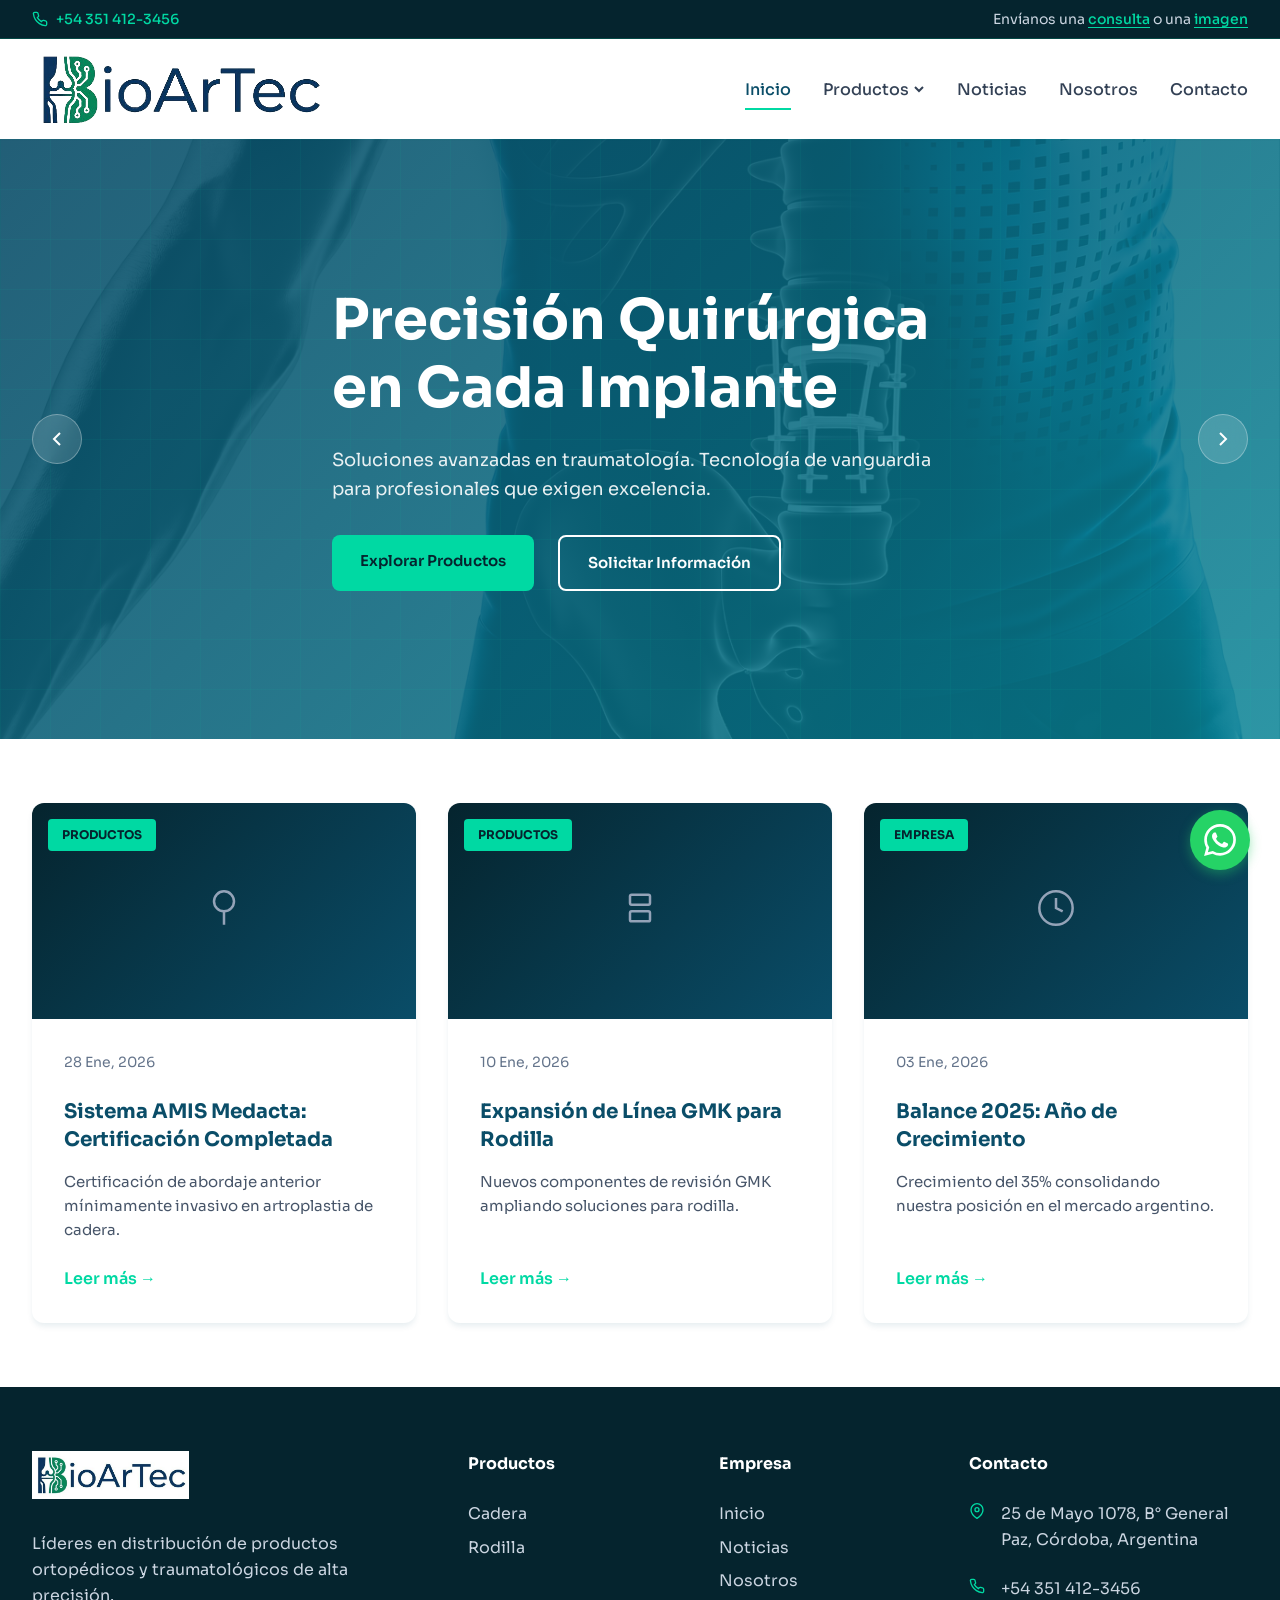
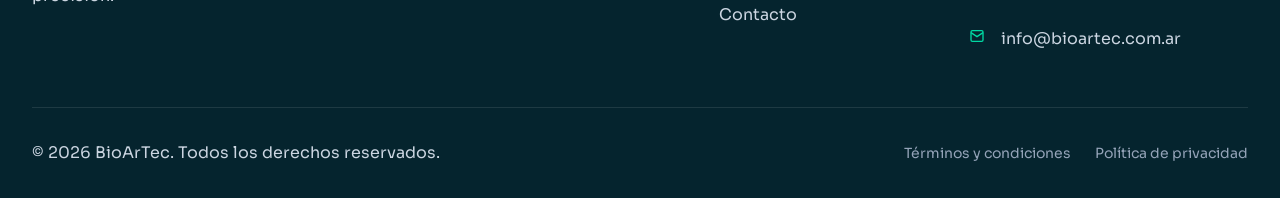
==== index.html @ 7c0ede04 "Add files via upload" ====
<!DOCTYPE html>
<html lang="es">

<head>
    <meta charset="UTF-8">
    <meta name="viewport" content="width=device-width, initial-scale=1.0">
    <meta name="description"
        content="BioArTec - Ortopedia profesional especializada en productos de traumatología de alta precisión para cadera y rodilla">
    <meta name="keywords" content="ortopedia, traumatología, implantes, cadera, rodilla, prótesis">
    <title>BioArTec | Ortopedia Profesional de Precisión</title>
    <link rel="stylesheet" href="styles.css">
    <link rel="preconnect" href="https://fonts.googleapis.com">
    <link rel="preconnect" href="https://fonts.gstatic.com" crossorigin>
    <link
        href="https://fonts.googleapis.com/css2?family=Sora:wght@300;400;600;700&family=JetBrains+Mono:wght@400;500&display=swap"
        rel="stylesheet">
</head>

<body>
    <!-- Top Header -->
    <div class="top-header">
        <div class="container">
            <div class="top-header-content">
                <a href="tel:+543514123456" class="phone-link">
                    <svg width="16" height="16" viewBox="0 0 24 24" fill="none" stroke="currentColor" stroke-width="2">
                        <path
                            d="M22 16.92v3a2 2 0 0 1-2.18 2 19.79 19.79 0 0 1-8.63-3.07 19.5 19.5 0 0 1-6-6 19.79 19.79 0 0 1-3.07-8.67A2 2 0 0 1 4.11 2h3a2 2 0 0 1 2 1.72 12.84 12.84 0 0 0 .7 2.81 2 2 0 0 1-.45 2.11L8.09 9.91a16 16 0 0 0 6 6l1.27-1.27a2 2 0 0 1 2.11-.45 12.84 12.84 0 0 0 2.81.7A2 2 0 0 1 22 16.92z" />
                    </svg>
                    +54 351 412-3456
                </a>
                <div class="top-actions">
                    <span>Envíanos una <a href="contacto.html" class="highlight">consulta</a> o una <a
                            href="contacto.html" class="highlight">imagen</a></span>
                </div>
            </div>
        </div>
    </div>

    <!-- Main Header -->
    <header class="main-header">
        <div class="container">
            <nav class="navbar">
                <a href="index.html" class="logo">
                    <img src="assets/images/logo-bioartec.png" alt="BioArTec Logo" class="logo-image">
                </a>

                <div class="nav-toggle" id="navToggle">
                    <span></span>
                    <span></span>
                    <span></span>
                </div>

                <ul class="nav-menu" id="navMenu">
                    <li><a href="index.html" class="active">Inicio</a></li>
                    <li class="dropdown">
                        <a href="productos.html">Productos <svg width="12" height="12" viewBox="0 0 12 12">
                                <path d="M2 4l4 4 4-4" stroke="currentColor" fill="none" stroke-width="2" />
                            </svg></a>
                        <ul class="dropdown-menu">
                            <li><a href="productos.html#cadera">Cadera</a></li>
                            <li><a href="productos.html#rodilla">Rodilla</a></li>
                        </ul>
                    </li>
                    <li><a href="noticias.html">Noticias</a></li>
                    <li><a href="nosotros.html">Nosotros</a></li>
                    <li><a href="contacto.html">Contacto</a></li>
                </ul>
            </nav>
        </div>
    </header>

    <!-- Hero Section with Slider -->
    <section class="hero">
        <!-- Hero Slider Background -->
        <div class="hero-slider">
            <div class="hero-slide active"
                style="background: linear-gradient(135deg, rgba(10, 77, 104, 0.9), rgba(8, 131, 149, 0.85)), url('assets/hero-slider/photo-1530026405186-ed1f139313f8.jpeg') center/cover;">
                <div class="grid-pattern"></div>
            </div>
            <div class="hero-slide"
                style="background: linear-gradient(135deg, rgba(10, 77, 104, 0.9), rgba(8, 131, 149, 0.85)), url('assets/hero-slider/photo-1538108149393-fbbd81895907.jpeg') center/cover;">
                <div class="grid-pattern"></div>
            </div>
            <div class="hero-slide"
                style="background: linear-gradient(135deg, rgba(10, 77, 104, 0.9), rgba(8, 131, 149, 0.85)), url('assets/hero-slider/photo-1579154204601-01588f351e67.jpeg') center/cover;">
                <div class="grid-pattern"></div>
            </div>
        </div>

        <!-- Slider Controls -->
        <div class="slider-controls">
            <button class="slider-btn prev" aria-label="Anterior">
                <svg width="24" height="24" viewBox="0 0 24 24" fill="none" stroke="currentColor" stroke-width="2">
                    <path d="M15 18l-6-6 6-6" />
                </svg>
            </button>
            <button class="slider-btn next" aria-label="Siguiente">
                <svg width="24" height="24" viewBox="0 0 24 24" fill="none" stroke="currentColor" stroke-width="2">
                    <path d="M9 18l6-6-6-6" />
                </svg>
            </button>
        </div>

        <div class="container">
            <div class="hero-content">
                <div class="hero-text">
                    <h1 class="hero-title">
                        <span class="reveal-text" style="animation-delay: 0.1s">Precisión Quirúrgica</span>
                        <span class="reveal-text" style="animation-delay: 0.3s">en Cada Implante</span>
                    </h1>
                    <p class="hero-description reveal-text" style="animation-delay: 0.5s">
                        Soluciones avanzadas en traumatología.
                        Tecnología de vanguardia para profesionales que exigen excelencia.
                    </p>
                    <div class="hero-cta reveal-text" style="animation-delay: 0.7s">
                        <a href="productos.html" class="btn btn-primary">Explorar Productos</a>
                        <a href="contacto.html" class="btn btn-outline">Solicitar Información</a>
                    </div>
                </div>

            </div>
        </div>
    </section>





    <!-- Latest News Section -->
    <section class="latest-news-section">
        <div class="container">
            <div class="features-grid">
                <article class="news-vertical-card">
                    <div class="news-vertical-image">
                        <div class="news-badge">Productos</div>
                        <div class="image-placeholder">
                            <svg width="40" height="40" viewBox="0 0 24 24" fill="none" stroke="currentColor"
                                stroke-width="1.5">
                                <circle cx="12" cy="8" r="6" />
                                <path d="M12 14v8" />
                            </svg>
                        </div>
                    </div>
                    <div class="news-vertical-content">
                        <div class="news-meta">
                            <span class="news-date">28 Ene, 2026</span>
                        </div>
                        <h3>Sistema AMIS Medacta: Certificación Completada</h3>
                        <p>Certificación de abordaje anterior mínimamente invasivo en artroplastia de cadera.</p>
                        <a href="noticias.html" class="read-more">Leer más →</a>
                    </div>
                </article>

                <article class="news-vertical-card">
                    <div class="news-vertical-image">
                        <div class="news-badge">Productos</div>
                        <div class="image-placeholder">
                            <svg width="40" height="40" viewBox="0 0 24 24" fill="none" stroke="currentColor"
                                stroke-width="1.5">
                                <rect x="6" y="4" width="12" height="6" rx="1" />
                                <rect x="6" y="14" width="12" height="6" rx="1" />
                            </svg>
                        </div>
                    </div>
                    <div class="news-vertical-content">
                        <div class="news-meta">
                            <span class="news-date">10 Ene, 2026</span>
                        </div>
                        <h3>Expansión de Línea GMK para Rodilla</h3>
                        <p>Nuevos componentes de revisión GMK ampliando soluciones para rodilla.</p>
                        <a href="noticias.html" class="read-more">Leer más →</a>
                    </div>
                </article>

                <article class="news-vertical-card">
                    <div class="news-vertical-image">
                        <div class="news-badge">Empresa</div>
                        <div class="image-placeholder">
                            <svg width="40" height="40" viewBox="0 0 24 24" fill="none" stroke="currentColor"
                                stroke-width="1.5">
                                <circle cx="12" cy="12" r="10" />
                                <path d="M12 6v6l4 2" />
                            </svg>
                        </div>
                    </div>
                    <div class="news-vertical-content">
                        <div class="news-meta">
                            <span class="news-date">03 Ene, 2026</span>
                        </div>
                        <h3>Balance 2025: Año de Crecimiento</h3>
                        <p>Crecimiento del 35% consolidando nuestra posición en el mercado argentino.</p>
                        <a href="noticias.html" class="read-more">Leer más →</a>
                    </div>
                </article>
            </div>
        </div>
    </section>

    <!-- Footer -->
    <footer class="footer">
        <div class="container">
            <div class="footer-grid">
                <div class="footer-column">
                    <div class="footer-logo">
                        <img src="assets/images/logo-bioartecorg.png" alt="BioArTec Logo" class="logo-image">
                    </div>
                    <p class="footer-description">
                        Líderes en distribución de productos ortopédicos y traumatológicos de alta precisión.
                    </p>
                    <!--                    <div class="footer-social">
                        <a href="#" aria-label="LinkedIn"><svg width="20" height="20" viewBox="0 0 24 24"
                                fill="currentColor">
                                <path
                                    d="M19 3a2 2 0 0 1 2 2v14a2 2 0 0 1-2 2H5a2 2 0 0 1-2-2V5a2 2 0 0 1 2-2h14m-.5 15.5v-5.3a3.26 3.26 0 0 0-3.26-3.26c-.85 0-1.84.52-2.32 1.3v-1.11h-2.79v8.37h2.79v-4.93c0-.77.62-1.4 1.39-1.4a1.4 1.4 0 0 1 1.4 1.4v4.93h2.79M6.88 8.56a1.68 1.68 0 0 0 1.68-1.68c0-.93-.75-1.69-1.68-1.69a1.69 1.69 0 0 0-1.69 1.69c0 .93.76 1.68 1.69 1.68m1.39 9.94v-8.37H5.5v8.37h2.77z" />
                            </svg></a>
                        <a href="#" aria-label="Instagram"><svg width="20" height="20" viewBox="0 0 24 24"
                                fill="currentColor"> 
                                <path
                                    d="M7.8 2h8.4C19.4 2 22 4.6 22 7.8v8.4a5.8 5.8 0 0 1-5.8 5.8H7.8C4.6 22 2 19.4 2 16.2V7.8A5.8 5.8 0 0 1 7.8 2m-.2 2A3.6 3.6 0 0 0 4 7.6v8.8C4 18.39 5.61 20 7.6 20h8.8a3.6 3.6 0 0 0 3.6-3.6V7.6C20 5.61 18.39 4 16.4 4H7.6m9.65 1.5a1.25 1.25 0 0 1 1.25 1.25A1.25 1.25 0 0 1 17.25 8 1.25 1.25 0 0 1 16 6.75a1.25 1.25 0 0 1 1.25-1.25M12 7a5 5 0 0 1 5 5 5 5 0 0 1-5 5 5 5 0 0 1-5-5 5 5 0 0 1 5-5m0 2a3 3 0 0 0-3 3 3 3 0 0 0 3 3 3 3 0 0 0 3-3 3 3 0 0 0-3-3z" />
                            </svg></a>
                    </div>-->
                </div>

                <div class="footer-column">
                    <h4>Productos</h4>
                    <ul>
                        <li><a href="productos.html#cadera">Cadera</a></li>
                        <li><a href="productos.html#rodilla">Rodilla</a></li>
                    </ul>
                </div>

                <div class="footer-column">
                    <h4>Empresa</h4>
                    <ul>
                        <li><a href="index.html">Inicio</a></li>
                        <li><a href="noticias.html">Noticias</a></li>
                        <li><a href="nosotros.html">Nosotros</a></li>
                        <li><a href="contacto.html">Contacto</a></li>
                    </ul>
                </div>

                <div class="footer-column">
                    <h4>Contacto</h4>
                    <ul class="contact-info">
                        <li>
                            <svg width="16" height="16" viewBox="0 0 24 24" fill="none" stroke="currentColor"
                                stroke-width="2">
                                <path d="M21 10c0 7-9 13-9 13s-9-6-9-13a9 9 0 0 1 18 0z" />
                                <circle cx="12" cy="10" r="3" />
                            </svg>
                            25 de Mayo 1078, B° General Paz, Córdoba, Argentina
                        </li>
                        <li>
                            <svg width="16" height="16" viewBox="0 0 24 24" fill="none" stroke="currentColor"
                                stroke-width="2">
                                <path
                                    d="M22 16.92v3a2 2 0 0 1-2.18 2 19.79 19.79 0 0 1-8.63-3.07 19.5 19.5 0 0 1-6-6 19.79 19.79 0 0 1-3.07-8.67A2 2 0 0 1 4.11 2h3a2 2 0 0 1 2 1.72 12.84 12.84 0 0 0 .7 2.81 2 2 0 0 1-.45 2.11L8.09 9.91a16 16 0 0 0 6 6l1.27-1.27a2 2 0 0 1 2.11-.45 12.84 12.84 0 0 0 2.81.7A2 2 0 0 1 22 16.92z" />
                            </svg>
                            +54 351 412-3456
                        </li>
                        <li>
                            <svg width="16" height="16" viewBox="0 0 24 24" fill="none" stroke="currentColor"
                                stroke-width="2">
                                <rect x="3" y="4" width="18" height="16" rx="2" />
                                <path d="m3 7 9 6 9-6" />
                            </svg>
                            info@bioartec.com.ar
                        </li>
                    </ul>
                </div>
            </div>

            <div class="footer-bottom">
                <p>&copy; 2026 BioArTec. Todos los derechos reservados.</p>
                <div class="footer-legal">
                    <a href="terminos.html">Términos y condiciones</a>
                    <a href="privacidad.html">Política de privacidad</a>
                </div>
            </div>
        </div>
    </footer>

    <script src="script.js"></script>

    <!-- Botón flotante de WhatsApp -->
    <a href="https://wa.me/543514123456?text=Hola,%20quisiera%20consultar%20sobre%20productos%20de%20BioArTec"
        class="whatsapp-float" target="_blank" aria-label="Contactar por WhatsApp">
        <svg width="32" height="32" viewBox="0 0 24 24" fill="currentColor">
            <path
                d="M17.472 14.382c-.297-.149-1.758-.867-2.03-.967-.273-.099-.471-.148-.67.15-.197.297-.767.966-.94 1.164-.173.199-.347.223-.644.075-.297-.15-1.255-.463-2.39-1.475-.883-.788-1.48-1.761-1.653-2.059-.173-.297-.018-.458.13-.606.134-.133.298-.347.446-.52.149-.174.198-.298.298-.497.099-.198.05-.371-.025-.52-.075-.149-.669-1.612-.916-2.207-.242-.579-.487-.5-.669-.51-.173-.008-.371-.01-.57-.01-.198 0-.52.074-.792.372-.272.297-1.04 1.016-1.04 2.479 0 1.462 1.065 2.875 1.213 3.074.149.198 2.096 3.2 5.077 4.487.709.306 1.262.489 1.694.625.712.227 1.36.195 1.871.118.571-.085 1.758-.719 2.006-1.413.248-.694.248-1.289.173-1.413-.074-.124-.272-.198-.57-.347m-5.421 7.403h-.004a9.87 9.87 0 01-5.031-1.378l-.361-.214-3.741.982.998-3.648-.235-.374a9.86 9.86 0 01-1.51-5.26c.001-5.45 4.436-9.884 9.888-9.884 2.64 0 5.122 1.03 6.988 2.898a9.825 9.825 0 012.893 6.994c-.003 5.45-4.437 9.884-9.885 9.884m8.413-18.297A11.815 11.815 0 0012.05 0C5.495 0 .16 5.335.157 11.892c0 2.096.547 4.142 1.588 5.945L.057 24l6.305-1.654a11.882 11.882 0 005.683 1.448h.005c6.554 0 11.89-5.335 11.893-11.893a11.821 11.821 0 00-3.48-8.413Z" />
        </svg>
    </a>

</body>

</html>
---- styles.css ----
/* ======================
   CSS Variables & Reset
   ====================== */
:root {
    /* Color Palette - Medical Tech Blue/Teal */
    --primary: #0A4D68;
    --primary-light: #088395;
    --primary-dark: #05242E;
    --accent: #00D9A3;
    --accent-glow: rgba(0, 217, 163, 0.3);

    /* Grays */
    --gray-50: #F8FAFC;
    --gray-100: #F1F5F9;
    --gray-200: #E2E8F0;
    --gray-300: #CBD5E1;
    --gray-400: #94A3B8;
    --gray-500: #64748B;
    --gray-600: #475569;
    --gray-700: #334155;
    --gray-800: #1E293B;
    --gray-900: #0F172A;

    /* Typography */
    --font-display: 'Sora', sans-serif;
    --font-body: 'Sora', sans-serif;
    --font-mono: 'JetBrains Mono', monospace;

    /* Spacing */
    --spacing-xs: 0.5rem;
    --spacing-sm: 1rem;
    --spacing-md: 1.5rem;
    --spacing-lg: 2rem;
    --spacing-xl: 3rem;
    --spacing-2xl: 4rem;

    /* Borders */
    --radius-sm: 4px;
    --radius-md: 8px;
    --radius-lg: 12px;
    --radius-xl: 16px;

    /* Shadows */
    --shadow-sm: 0 1px 2px 0 rgba(10, 77, 104, 0.05);
    --shadow-md: 0 4px 6px -1px rgba(10, 77, 104, 0.1);
    --shadow-lg: 0 10px 15px -3px rgba(10, 77, 104, 0.15);
    --shadow-xl: 0 20px 25px -5px rgba(10, 77, 104, 0.2);

    /* Transitions */
    --transition-fast: 150ms ease;
    --transition-base: 300ms ease;
    --transition-slow: 500ms ease;
}

* {
    margin: 0;
    padding: 0;
    box-sizing: border-box;
}

html {
    scroll-behavior: smooth;
}

body {
    font-family: var(--font-body);
    font-size: 16px;
    line-height: 1.6;
    color: var(--gray-800);
    background: var(--gray-50);
    overflow-x: hidden;
}

.container {
    max-width: 1280px;
    margin: 0 auto;
    padding: 0 var(--spacing-lg);
}

img {
    max-width: 100%;
    height: auto;
}

a {
    text-decoration: none;
    color: inherit;
    transition: color var(--transition-base);
}

/* ======================
   Top Header
   ====================== */
.top-header {
    background: var(--primary-dark);
    color: var(--gray-100);
    font-size: 0.875rem;
    padding: var(--spacing-xs) 0;
    border-bottom: 1px solid rgba(0, 217, 163, 0.2);
}

.top-header-content {
    display: flex;
    justify-content: space-between;
    align-items: center;
}

.phone-link {
    display: flex;
    align-items: center;
    gap: 0.5rem;
    font-weight: 500;
    color: var(--accent);
}

.phone-link:hover {
    color: #00FFB8;
}

.top-actions {
    color: var(--gray-300);
}

.top-actions .highlight {
    color: var(--accent);
    font-weight: 500;
    text-decoration: underline;
    text-underline-offset: 3px;
}

.top-actions .highlight:hover {
    color: #00FFB8;
}

/* ======================
   Main Header & Navigation
   ====================== */
.main-header {
    background: rgba(255, 255, 255, 0.95);
    backdrop-filter: blur(10px);
    position: sticky;
    top: 0;
    z-index: 1000;
    box-shadow: var(--shadow-sm);
}

.navbar {
    display: flex;
    justify-content: space-between;
    align-items: center;
    padding: var(--spacing-md) 0;
    min-height: 100px;
    /* Altura fija de la navbar */
    max-height: 100px;
}

.logo {
    display: flex;
    align-items: center;
}

.logo-image {
    height: 90px;
    width: auto;
    display: block;
    transition: var(--transition-base);
}

.logo:hover .logo-image {
    opacity: 0.9;
}

.footer-logo {
    display: flex;
    align-items: center;
    margin-bottom: var(--spacing-lg);
}

.footer-logo .logo-image {
    height: 48px;
}

.nav-toggle {
    display: none;
    flex-direction: column;
    gap: 5px;
    cursor: pointer;
}

.nav-toggle span {
    width: 25px;
    height: 2px;
    background: var(--primary);
    transition: var(--transition-base);
}

.nav-menu {
    display: flex;
    list-style: none;
    gap: var(--spacing-lg);
    align-items: center;
}

.nav-menu a {
    font-weight: 500;
    color: var(--gray-700);
    position: relative;
    padding: var(--spacing-xs) 0;
    display: flex;
    align-items: center;
    gap: 4px;
}

.nav-menu a:hover,
.nav-menu a.active {
    color: var(--primary);
}

.nav-menu a::after {
    content: '';
    position: absolute;
    bottom: 0;
    left: 0;
    width: 0;
    height: 2px;
    background: var(--accent);
    transition: width var(--transition-base);
}

.nav-menu a:hover::after,
.nav-menu a.active::after {
    width: 100%;
}

/* Dropdown Menu */
.dropdown {
    position: relative;
}

.dropdown-menu {
    position: absolute;
    top: 100%;
    left: 0;
    background: white;
    box-shadow: var(--shadow-lg);
    border-radius: var(--radius-md);
    padding: var(--spacing-sm);
    min-width: 220px;
    opacity: 0;
    visibility: hidden;
    transform: translateY(-10px);
    transition: all var(--transition-base);
    list-style: none;
    margin-top: var(--spacing-sm);
}

.dropdown:hover .dropdown-menu {
    opacity: 1;
    visibility: visible;
    transform: translateY(0);
}

.dropdown-menu li {
    padding: 0;
}

.dropdown-menu a {
    display: block;
    padding: var(--spacing-xs) var(--spacing-sm);
    border-radius: var(--radius-sm);
    transition: background var(--transition-fast);
}

.dropdown-menu a:hover {
    background: var(--gray-100);
}

.dropdown-menu a::after {
    display: none;
}

/* ======================
   Hero Section with Slider
   ====================== */
.hero {
    position: relative;
    padding: var(--spacing-2xl) 0;
    min-height: 600px;
    display: flex;
    align-items: center;
    overflow: hidden;
}

/* Hero Slider */
.hero-slider {
    position: absolute;
    inset: 0;
    z-index: 0;
}

.hero-slide {
    position: absolute;
    inset: 0;
    opacity: 0;
    transition: opacity 1s ease-in-out;
    background-size: cover !important;
    background-position: center !important;
}

.hero-slide.active {
    opacity: 1;
}

.grid-pattern {
    position: absolute;
    inset: 0;
    background-image:
        linear-gradient(rgba(0, 217, 163, 0.05) 1px, transparent 1px),
        linear-gradient(90deg, rgba(0, 217, 163, 0.05) 1px, transparent 1px);
    background-size: 50px 50px;
    animation: gridMove 20s linear infinite;
}

@keyframes gridMove {
    0% {
        transform: translateY(0);
    }

    100% {
        transform: translateY(50px);
    }
}

/* Slider Controls */
.slider-controls {
    position: absolute;
    top: 50%;
    left: 0;
    right: 0;
    transform: translateY(-50%);
    display: flex;
    justify-content: space-between;
    padding: 0 var(--spacing-lg);
    z-index: 20;
    pointer-events: none;
}

.indicator {
    width: 12px;
    height: 12px;
    border-radius: 50%;
    background: rgba(255, 255, 255, 0.3);
    cursor: pointer;
    transition: all var(--transition-base);
}

.indicator.active {
    background: var(--accent);
    transform: scale(1.2);
}

.slider-btn {
    width: 50px;
    height: 50px;
    background: rgba(255, 255, 255, 0.15);
    backdrop-filter: blur(10px);
    border: 1px solid rgba(255, 255, 255, 0.3);
    border-radius: 50%;
    color: white;
    cursor: pointer;
    display: flex;
    align-items: center;
    justify-content: center;
    transition: all var(--transition-base);
    pointer-events: auto;
}

.slider-btn:hover {
    background: rgba(0, 217, 163, 0.3);
    border-color: var(--accent);
    transform: scale(1.1);
}

.slider-btn:active {
    transform: scale(0.95);
}

.slider-btn svg {
    pointer-events: none;
}

.hero .container {
    margin-left: 300px;
    /* ← CAMBIA ESTE VALOR */
    margin-right: auto;
    width: 100%;
}

.hero-content {
    position: relative;
    z-index: 1;
    display: flex;
    align-items: center;
    max-width: 1280px;
}

.hero-cta {
    display: flex;
    gap: var(--spacing-md);
    justify-content: flex-start;
}

.hero-description {
    font-size: 1.125rem;
    color: rgba(255, 255, 255, 0.9);
    margin-bottom: var(--spacing-lg);
    max-width: 600px;
}

.hero-text {
    color: white;
    max-width: 700px;
    /* Limita el ancho del texto */
    margin-right: auto;
    /* Empuja el texto a la izquierda */
}


.hero-title {
    font-family: var(--font-display);
    font-size: clamp(2.5rem, 5vw, 3.5rem);
    font-weight: 700;
    line-height: 1.2;
    margin-bottom: var(--spacing-md);
}

.hero-title span {
    display: block;
}



/* Reveal Animation */
.reveal-text {
    opacity: 0;
    animation: revealText 0.8s ease forwards;
}

@keyframes revealText {
    to {
        opacity: 1;
        transform: translateY(0);
    }

    from {
        opacity: 0;
        transform: translateY(20px);
    }
}

/* Hero Visual */
.hero-visual {
    display: flex;
    justify-content: center;
    align-items: center;
}

.floating-card {
    position: relative;
    width: 100%;
    max-width: 450px;
    aspect-ratio: 1;
    background: rgba(255, 255, 255, 0.1);
    backdrop-filter: blur(20px);
    border: 1px solid rgba(255, 255, 255, 0.2);
    border-radius: var(--radius-xl);
    padding: var(--spacing-xl);
    animation: float 6s ease-in-out infinite;
}

@keyframes float {

    0%,
    100% {
        transform: translateY(0);
    }

    50% {
        transform: translateY(-20px);
    }
}

.card-glow {
    position: absolute;
    inset: -2px;
    background: linear-gradient(135deg, var(--accent), transparent);
    border-radius: var(--radius-xl);
    opacity: 0.3;
    filter: blur(20px);
    z-index: -1;
    animation: pulse 3s ease-in-out infinite;
}

@keyframes pulse {

    0%,
    100% {
        opacity: 0.3;
    }

    50% {
        opacity: 0.6;
    }
}

.visual-grid {
    display: grid;
    grid-template-columns: 1fr 1fr;
    gap: var(--spacing-md);
    height: 100%;
}

.grid-item {
    background: rgba(255, 255, 255, 0.15);
    border-radius: var(--radius-md);
    border: 1px solid rgba(255, 255, 255, 0.2);
}

/* ======================
   Buttons
   ====================== */
.btn {
    display: inline-block;
    padding: 0.875rem 1.75rem;
    border-radius: var(--radius-md);
    font-weight: 600;
    font-size: 0.9375rem;
    cursor: pointer;
    transition: all var(--transition-base);
    border: none;
    text-align: center;
}

.btn-primary {
    background: var(--accent);
    color: var(--primary-dark);
}

.btn-primary:hover {
    background: #00FFB8;
    transform: translateY(-2px);
    box-shadow: 0 10px 20px rgba(0, 217, 163, 0.3);
}

.btn-outline {
    background: transparent;
    border: 2px solid white;
    color: white;
}

.btn-outline:hover {
    background: white;
    color: var(--primary);
}

.btn-light {
    background: white;
    color: var(--primary);
}

.btn-light:hover {
    background: var(--gray-100);
}

.btn-full {
    width: 100%;
}

/* ======================
   Features Section
   ====================== */
.features {
    padding: var(--spacing-2xl) 0;
    background: white;
}

.section-header {
    text-align: center;
    margin-bottom: var(--spacing-2xl);
}

.section-header h2 {
    font-family: var(--font-display);
    font-size: clamp(2rem, 4vw, 2.5rem);
    color: var(--primary);
    margin-bottom: var(--spacing-sm);
}

.section-header p {
    color: var(--gray-600);
    font-size: 1.125rem;
}

.section-header .view-all {
    color: var(--accent);
    font-weight: 600;
    font-size: 1.125rem;
    transition: color var(--transition-base);
}

.section-header .view-all:hover {
    color: var(--primary);
}

.features-grid {
    display: grid;
    grid-template-columns: repeat(auto-fit, minmax(280px, 1fr));
    gap: var(--spacing-lg);
}

.feature-card {
    background: var(--gray-50);
    padding: var(--spacing-xl);
    border-radius: var(--radius-lg);
    border: 1px solid var(--gray-200);
    transition: all var(--transition-base);
    opacity: 0;
    animation: fadeInUp 0.6s ease forwards;
}

.feature-card:hover {
    transform: translateY(-8px);
    box-shadow: var(--shadow-xl);
    border-color: var(--accent);
}

@keyframes fadeInUp {
    to {
        opacity: 1;
        transform: translateY(0);
    }

    from {
        opacity: 0;
        transform: translateY(30px);
    }
}

.feature-icon {
    width: 64px;
    height: 64px;
    background: linear-gradient(135deg, var(--primary), var(--primary-light));
    border-radius: var(--radius-md);
    display: flex;
    align-items: center;
    justify-content: center;
    color: white;
    margin-bottom: var(--spacing-md);
}

.feature-card h3 {
    font-family: var(--font-display);
    font-size: 1.25rem;
    color: var(--primary);
    margin-bottom: var(--spacing-sm);
}

.feature-card p {
    color: var(--gray-600);
    line-height: 1.6;
}

/* ======================
   Categories Preview
   ====================== */
.categories-preview {
    padding: var(--spacing-2xl) 0;
    background: var(--gray-100);
}

.categories-grid {
    display: grid;
    grid-template-columns: repeat(auto-fit, minmax(280px, 1fr));
    gap: var(--spacing-md);
}

.category-card {
    position: relative;
    padding: var(--spacing-2xl);
    border-radius: var(--radius-lg);
    background: linear-gradient(135deg, var(--primary-dark), var(--primary));
    color: white;
    overflow: hidden;
    transition: transform var(--transition-base);
    min-height: 200px;
    display: flex;
    flex-direction: column;
    justify-content: flex-end;
}

.category-card:hover {
    transform: scale(1.05);
}

.category-overlay {
    position: absolute;
    inset: 0;
    background: linear-gradient(135deg, transparent, rgba(0, 217, 163, 0.2));
    opacity: 0;
    transition: opacity var(--transition-base);
}

.category-card:hover .category-overlay {
    opacity: 1;
}

.category-card h3 {
    font-family: var(--font-display);
    font-size: 1.5rem;
    margin-bottom: var(--spacing-xs);
    position: relative;
    z-index: 1;
}

.category-count {
    font-family: var(--font-mono);
    font-size: 0.875rem;
    color: var(--accent);
    position: relative;
    z-index: 1;
}

/* ======================
   CTA Section
   ====================== */
.cta-section {
    padding: var(--spacing-2xl) 0;
    background: linear-gradient(135deg, var(--primary), var(--primary-light));
    color: white;
    text-align: center;
}

.cta-content h2 {
    font-family: var(--font-display);
    font-size: clamp(1.75rem, 4vw, 2.25rem);
    margin-bottom: var(--spacing-md);
}

.cta-content p {
    font-size: 1.125rem;
    margin-bottom: var(--spacing-lg);
    color: rgba(255, 255, 255, 0.9);
}

/* ======================
   Products Page
   ====================== */
.page-hero {
    position: relative;
    background: linear-gradient(135deg, rgba(10, 77, 104, 0.9), rgba(8, 131, 149, 0.85)),
        url('assets/images/products/eddiekphoto-couple-6653517_1920.jpg') center/cover;
    color: white;
    padding: 8rem 0;
    text-align: center;
    overflow: hidden;
}

.page-hero::before {
    content: '';
    position: absolute;
    inset: 0;
    background-image:
        linear-gradient(rgba(0, 217, 163, 0.05) 1px, transparent 1px),
        linear-gradient(90deg, rgba(0, 217, 163, 0.05) 1px, transparent 1px);
    background-size: 50px 50px;
    animation: gridMove 20s linear infinite;
    z-index: 0;
}

.page-hero h1 {
    position: relative;
    z-index: 1;
    font-size: 2.9rem;
}

.page-hero p {
    position: relative;
    z-index: 1;
    font-size: 1.9rem;
    color: rgba(255, 255, 255, 0.9);
}

.product-filter {
    padding: var(--spacing-lg) 0;
    background: white;
    position: sticky;
    top: 85px;
    z-index: 100;
    box-shadow: var(--shadow-sm);
}

.filter-tabs {
    display: flex;
    gap: var(--spacing-sm);
    overflow-x: auto;
    padding-bottom: var(--spacing-xs);
}

.filter-btn {
    padding: var(--spacing-sm) var(--spacing-md);
    background: var(--gray-100);
    border: none;
    border-radius: var(--radius-md);
    font-weight: 600;
    color: var(--gray-700);
    cursor: pointer;
    transition: all var(--transition-base);
    white-space: nowrap;
}

.filter-btn:hover,
.filter-btn.active {
    background: var(--primary);
    color: white;
}

.products-section {
    padding: var(--spacing-2xl) 0;
}

.category-section {
    margin-bottom: var(--spacing-2xl);
}

.category-title {
    font-family: var(--font-display);
    font-size: 2rem;
    color: var(--primary);
    margin-bottom: var(--spacing-lg);
    padding-bottom: var(--spacing-md);
    border-bottom: 2px solid var(--accent);
}

.products-grid {
    display: grid;
    grid-template-columns: repeat(auto-fill, minmax(300px, 1fr));
    gap: var(--spacing-lg);
}

.product-card {
    background: white;
    border-radius: var(--radius-lg);
    overflow: hidden;
    box-shadow: var(--shadow-md);
    transition: all var(--transition-base);
}

.product-card:hover {
    transform: translateY(-5px);
    box-shadow: var(--shadow-xl);
}

.product-image {
    position: relative;
    background: linear-gradient(135deg, var(--gray-100), var(--gray-200));
    aspect-ratio: 16/10;
    display: flex;
    align-items: center;
    justify-content: center;
    overflow: hidden;
}

.image-placeholder {
    color: var(--gray-400);
}

.product-badge {
    position: absolute;
    top: var(--spacing-sm);
    right: var(--spacing-sm);
    background: var(--accent);
    color: var(--primary-dark);
    padding: 0.375rem 0.875rem;
    border-radius: var(--radius-sm);
    font-size: 0.75rem;
    font-weight: 700;
    text-transform: uppercase;
}

.product-info {
    padding: var(--spacing-md);
}

.product-info h3 {
    font-family: var(--font-display);
    font-size: 1.25rem;
    color: var(--primary);
    margin-bottom: var(--spacing-sm);
}

.product-info p {
    color: var(--gray-600);
    margin-bottom: var(--spacing-md);
    line-height: 1.6;
}

.product-link {
    color: var(--accent);
    font-weight: 600;
    transition: color var(--transition-base);
}

.product-link:hover {
    color: var(--primary);
}

/* ======================
   News Page
   ====================== */
.news-section {
    padding: var(--spacing-2xl) 0;
}

.news-grid {
    display: grid;
    gap: var(--spacing-lg);
    margin-bottom: var(--spacing-2xl);
}

.news-card {
    display: grid;
    grid-template-columns: 300px 1fr;
    gap: var(--spacing-lg);
    background: white;
    border-radius: var(--radius-lg);
    overflow: hidden;
    box-shadow: var(--shadow-md);
    transition: all var(--transition-base);
}

.news-card:hover {
    transform: translateY(-5px);
    box-shadow: var(--shadow-xl);
}

.news-card.featured {
    grid-column: 1 / -1;
}

.news-image {
    position: relative;
    background: linear-gradient(135deg, var(--primary-dark), var(--primary));
    min-height: 220px;
    display: flex;
    align-items: center;
    justify-content: center;
}

.news-badge {
    position: absolute;
    top: var(--spacing-sm);
    left: var(--spacing-sm);
    background: var(--accent);
    color: var(--primary-dark);
    padding: 0.375rem 0.875rem;
    border-radius: var(--radius-sm);
    font-size: 0.75rem;
    font-weight: 700;
    text-transform: uppercase;
}

.news-content {
    padding: var(--spacing-lg);
}

.news-meta {
    display: flex;
    gap: var(--spacing-md);
    margin-bottom: var(--spacing-sm);
    font-size: 0.875rem;
    color: var(--gray-500);
}

.news-category {
    color: var(--accent);
    font-weight: 600;
}

.news-content h2,
.news-content h3 {
    font-family: var(--font-display);
    color: var(--primary);
    margin-bottom: var(--spacing-sm);
}

.news-content h2 {
    font-size: 1.75rem;
}

.news-content h3 {
    font-size: 1.375rem;
}

.news-content p {
    color: var(--gray-600);
    margin-bottom: var(--spacing-md);
    line-height: 1.6;
}

.read-more {
    color: var(--accent);
    font-weight: 600;
    transition: color var(--transition-base);
}

.read-more:hover {
    color: var(--primary);
}

/* Newsletter */
.newsletter-section {
    background: linear-gradient(135deg, var(--primary-dark), var(--primary));
    border-radius: var(--radius-xl);
    padding: var(--spacing-2xl);
    color: white;
    text-align: center;
}

.newsletter-content h2 {
    font-family: var(--font-display);
    font-size: 2rem;
    margin-bottom: var(--spacing-sm);
}

.newsletter-content p {
    font-size: 1.125rem;
    margin-bottom: var(--spacing-lg);
    color: rgba(255, 255, 255, 0.9);
}

.newsletter-form {
    display: flex;
    gap: var(--spacing-sm);
    max-width: 500px;
    margin: 0 auto;
}

.newsletter-form input {
    flex: 1;
    padding: 0.875rem 1.25rem;
    border-radius: var(--radius-md);
    border: none;
    font-size: 1rem;
}

.newsletter-form input:focus {
    outline: 2px solid var(--accent);
}

/* ======================
   Contact Page
   ====================== */
.contact-section {
    padding: var(--spacing-2xl) 0;
}

.contact-grid {
    display: grid;
    grid-template-columns: 2fr 1fr;
    gap: var(--spacing-2xl);
}

.contact-form-wrapper {
    background: white;
    padding: var(--spacing-xl);
    border-radius: var(--radius-lg);
    box-shadow: var(--shadow-md);
}

.contact-form-wrapper h2 {
    font-family: var(--font-display);
    font-size: 2rem;
    color: var(--primary);
    margin-bottom: var(--spacing-sm);
}

.form-description {
    color: var(--gray-600);
    margin-bottom: var(--spacing-lg);
}

.contact-form {
    display: flex;
    flex-direction: column;
    gap: var(--spacing-md);
}

.form-row {
    display: grid;
    grid-template-columns: 1fr 1fr;
    gap: var(--spacing-md);
}

.form-group {
    display: flex;
    flex-direction: column;
    gap: 0.5rem;
}

.form-group label {
    font-weight: 600;
    color: var(--gray-700);
    font-size: 0.9375rem;
}

.form-group input,
.form-group select,
.form-group textarea {
    padding: 0.875rem;
    border: 1px solid var(--gray-300);
    border-radius: var(--radius-md);
    font-family: var(--font-body);
    font-size: 1rem;
    transition: border-color var(--transition-base);
}

.form-group input:focus,
.form-group select:focus,
.form-group textarea:focus {
    outline: none;
    border-color: var(--primary);
}

.form-group textarea {
    resize: vertical;
    min-height: 120px;
}

.file-upload-label {
    display: flex;
    align-items: center;
    gap: var(--spacing-sm);
    padding: 0.875rem;
    border: 2px dashed var(--gray-300);
    border-radius: var(--radius-md);
    cursor: pointer;
    transition: all var(--transition-base);
    font-weight: 600;
    color: var(--gray-700);
}

.file-upload-label:hover {
    border-color: var(--primary);
    background: var(--gray-50);
}

.file-input {
    display: none;
}

.file-name {
    font-size: 0.875rem;
    color: var(--gray-600);
    margin-top: 0.5rem;
}

.form-message {
    padding: var(--spacing-md);
    border-radius: var(--radius-md);
    margin-top: var(--spacing-md);
    display: none;
}

.form-message.success {
    background: #D1FAE5;
    color: #065F46;
    border: 1px solid #10B981;
    display: block;
}

.form-message.error {
    background: #FEE2E2;
    color: #991B1B;
    border: 1px solid #EF4444;
    display: block;
}

/* Contact Info */
.contact-info-wrapper {
    display: flex;
    flex-direction: column;
    gap: var(--spacing-md);
}

.info-card {
    background: white;
    padding: var(--spacing-lg);
    border-radius: var(--radius-lg);
    box-shadow: var(--shadow-sm);
    border: 1px solid var(--gray-200);
}

.info-icon {
    width: 48px;
    height: 48px;
    background: linear-gradient(135deg, var(--primary), var(--primary-light));
    border-radius: var(--radius-md);
    display: flex;
    align-items: center;
    justify-content: center;
    color: white;
    margin-bottom: var(--spacing-sm);
}

.info-card h3 {
    font-family: var(--font-display);
    font-size: 1.125rem;
    color: var(--primary);
    margin-bottom: var(--spacing-xs);
}

.info-card p {
    color: var(--gray-700);
    font-weight: 600;
}

.info-card a {
    color: var(--primary);
}

.info-card a:hover {
    color: var(--accent);
}

.info-detail {
    font-size: 0.875rem;
    color: var(--gray-500);
    font-weight: 400;
    margin-top: 0.25rem;
}

.social-links h3 {
    font-family: var(--font-display);
    color: var(--primary);
    margin-bottom: var(--spacing-sm);
}

.social-icons-large {
    display: flex;
    gap: var(--spacing-sm);
}

.social-icons-large a {
    width: 48px;
    height: 48px;
    background: var(--gray-100);
    border-radius: var(--radius-md);
    display: flex;
    align-items: center;
    justify-content: center;
    color: var(--primary);
    transition: all var(--transition-base);
}

.social-icons-large a:hover {
    background: var(--primary);
    color: white;
    transform: translateY(-3px);
}

/* ======================
   Footer
   ====================== */
.footer {
    background: var(--primary-dark);
    color: var(--gray-300);
    padding: var(--spacing-2xl) 0 var(--spacing-lg);
}

.footer-grid {
    display: grid;
    grid-template-columns: 2fr 1fr 1fr 1.5fr;
    gap: var(--spacing-2xl);
    margin-bottom: var(--spacing-xl);
}



.footer-description {
    margin-bottom: var(--spacing-md);
    line-height: 1.6;
}

.footer-social {
    display: flex;
    gap: var(--spacing-sm);
}

.footer-social a {
    width: 40px;
    height: 40px;
    background: rgba(255, 255, 255, 0.1);
    border-radius: var(--radius-md);
    display: flex;
    align-items: center;
    justify-content: center;
    color: var(--accent);
    transition: all var(--transition-base);
}

.footer-social a:hover {
    background: var(--accent);
    color: var(--primary-dark);
}

.footer-column h4 {
    color: white;
    font-family: var(--font-display);
    margin-bottom: var(--spacing-md);
}

.footer-column ul {
    list-style: none;
}

.footer-column li {
    margin-bottom: var(--spacing-xs);
}

.footer-column a {
    color: var(--gray-300);
    transition: color var(--transition-base);
}

.footer-column a:hover {
    color: var(--accent);
}

.contact-info {
    display: flex;
    flex-direction: column;
    gap: var(--spacing-sm);
}

.contact-info li {
    display: flex;
    align-items: flex-start;
    gap: var(--spacing-sm);
}

.contact-info svg {
    flex-shrink: 0;
    margin-top: 2px;
    color: var(--accent);
}

.footer-bottom {
    padding-top: var(--spacing-lg);
    border-top: 1px solid rgba(255, 255, 255, 0.1);
    display: flex;
    justify-content: space-between;
    align-items: center;
}

.footer-legal {
    display: flex;
    gap: var(--spacing-md);
}

.footer-legal a {
    color: var(--gray-400);
    font-size: 0.875rem;
}

.footer-legal a:hover {
    color: var(--accent);
}

/* ======================
   Legal Pages (Privacy Policy, Terms)
   ====================== */
.legal-content {
    padding: var(--spacing-2xl) 0;
    background: white;
}

.legal-wrapper {
    max-width: 900px;
    margin: 0 auto;
}

.legal-section {
    margin-bottom: var(--spacing-2xl);
}

.legal-section h2 {
    font-family: var(--font-display);
    font-size: 1.75rem;
    color: var(--primary);
    margin-bottom: var(--spacing-md);
    padding-bottom: var(--spacing-sm);
    border-bottom: 2px solid var(--accent);
}

.legal-section h3 {
    font-family: var(--font-display);
    font-size: 1.25rem;
    color: var(--primary);
    margin: var(--spacing-lg) 0 var(--spacing-sm) 0;
}

.legal-section h4 {
    font-family: var(--font-display);
    font-size: 1.125rem;
    color: var(--primary);
    margin-bottom: var(--spacing-xs);
}

.legal-section p {
    color: var(--gray-700);
    line-height: 1.8;
    margin-bottom: var(--spacing-md);
}

.legal-section ul,
.legal-section ol {
    margin: var(--spacing-md) 0;
    padding-left: var(--spacing-xl);
}

.legal-section li {
    color: var(--gray-700);
    line-height: 1.8;
    margin-bottom: var(--spacing-sm);
}

.legal-section li strong {
    color: var(--primary);
}

.last-updated {
    font-family: var(--font-mono);
    font-size: 0.875rem;
    color: var(--gray-500);
    background: var(--gray-100);
    padding: var(--spacing-sm) var(--spacing-md);
    border-radius: var(--radius-md);
    display: inline-block;
}

.info-box,
.contact-box {
    background: var(--gray-50);
    border-left: 4px solid var(--accent);
    padding: var(--spacing-md);
    margin: var(--spacing-md) 0;
    border-radius: var(--radius-md);
}

.info-box p,
.contact-box p {
    margin-bottom: var(--spacing-xs);
    color: var(--gray-700);
}

.info-box p:last-child,
.contact-box p:last-child {
    margin-bottom: 0;
}

/* Rights Grid */
.rights-grid {
    display: grid;
    grid-template-columns: repeat(auto-fit, minmax(250px, 1fr));
    gap: var(--spacing-md);
    margin: var(--spacing-lg) 0;
}

.right-card {
    background: var(--gray-50);
    padding: var(--spacing-md);
    border-radius: var(--radius-lg);
    border: 1px solid var(--gray-200);
    transition: all var(--transition-base);
}

.right-card:hover {
    border-color: var(--accent);
    transform: translateY(-3px);
    box-shadow: var(--shadow-md);
}

.right-card h4 {
    color: var(--accent);
    font-size: 1rem;
    margin-bottom: var(--spacing-xs);
}

.right-card p {
    font-size: 0.9375rem;
    margin-bottom: 0;
}

/* ======================
   Responsive Design
   ====================== */
@media (max-width: 1024px) {
    .hero-content {
        grid-template-columns: 1fr;
    }

    .hero .container {
        margin-left: auto;
        margin-right: auto;
        width: 100%;
        padding: 0 var(--spacing-lg);
    }

    .hero-visual {
        display: none;
    }

    .contact-grid {
        grid-template-columns: 1fr;
    }

    .footer-grid {
        grid-template-columns: repeat(2, 1fr);
    }
}

@media (max-width: 768px) {
    .nav-toggle {
        display: flex;
    }

    .nav-menu {
        position: fixed;
        top: 85px;
        left: 0;
        right: 0;
        background: white;
        flex-direction: column;
        padding: var(--spacing-lg);
        box-shadow: var(--shadow-lg);
        transform: translateY(-100%);
        opacity: 0;
        visibility: hidden;
        transition: all var(--transition-base);
    }

    .nav-menu.active {
        transform: translateY(0);
        opacity: 1;
        visibility: visible;
    }

    .hero-text {
        max-width: 100%;
        padding-left: 10px;
    }

    .dropdown-menu {
        position: static;
        opacity: 1;
        visibility: visible;
        transform: none;
        box-shadow: none;
        margin-top: 0;
        padding-left: var(--spacing-md);
    }

    .news-card {
        grid-template-columns: 1fr;
    }

    .form-row {
        grid-template-columns: 1fr;
    }

    .footer-grid {
        grid-template-columns: 1fr;
    }

    .footer-bottom {
        flex-direction: column;
        gap: var(--spacing-md);
        text-align: center;
    }
}

@media (max-width: 480px) {
    .hero-cta {
        flex-direction: column;
    }

    .btn {
        width: 100%;
    }

    .newsletter-form {
        flex-direction: column;
    }

    .filter-tabs {
        flex-wrap: wrap;
    }
}

/* ======================
   About & Team Section
   ====================== */
.about-section {
    padding: var(--spacing-2xl) 0;
    background: white;
}

.about-content {
    display: grid;
    grid-template-columns: 1fr 1fr;
    gap: var(--spacing-2xl);
    align-items: center;
    margin-bottom: var(--spacing-2xl);
}

.about-text h2 {
    font-family: var(--font-display);
    font-size: clamp(2rem, 4vw, 2.5rem);
    color: var(--primary);
    margin-bottom: var(--spacing-md);
}

.about-text p {
    color: var(--gray-600);
    margin-bottom: var(--spacing-md);
    font-size: 1.125rem;
}

.about-image {
    background: var(--gray-100);
    border-radius: var(--radius-xl);
    aspect-ratio: 16/9;
    display: flex;
    align-items: center;
    justify-content: center;
    position: relative;
    overflow: hidden;
}

.about-image svg {
    color: var(--gray-300);
}

.team-section {
    padding: var(--spacing-2xl) 0;
    background: var(--gray-50);
}

.team-grid {
    display: grid;
    grid-template-columns: repeat(auto-fit, minmax(280px, 1fr));
    gap: var(--spacing-lg);
}

.team-card {
    background: white;
    padding: var(--spacing-xl);
    border-radius: var(--radius-lg);
    text-align: center;
    box-shadow: var(--shadow-md);
    transition: all var(--transition-base);
}

.team-card:hover {
    transform: translateY(-8px);
    box-shadow: var(--shadow-xl);
}

.team-member-image {
    width: 120px;
    height: 120px;
    background: var(--gray-100);
    border-radius: 50%;
    margin: 0 auto var(--spacing-md);
    display: flex;
    align-items: center;
    justify-content: center;
    color: var(--primary);
    border: 3px solid var(--accent);
}

.team-card h3 {
    font-family: var(--font-display);
    font-size: 1.25rem;
    color: var(--primary);
    margin-bottom: var(--spacing-xs);
}

.team-card .role {
    color: var(--accent);
    font-weight: 600;
    font-size: 0.875rem;
    text-transform: uppercase;
    letter-spacing: 1px;
    margin-bottom: var(--spacing-sm);
    display: block;
}

.team-card p {
    color: var(--gray-600);
    font-size: 0.9375rem;
}

@media (max-width: 992px) {
    .about-content {
        grid-template-columns: 1fr;
    }

    .about-image {
        order: -1;
    }
}

/* ======================
   Homepage Latest News
   ====================== */
.latest-news-section {
    padding: var(--spacing-2xl) 0;
    background: white;
}

.news-vertical-card {
    display: flex;
    flex-direction: column;
    background: white;
    border-radius: var(--radius-lg);
    overflow: hidden;
    box-shadow: var(--shadow-md);
    transition: all var(--transition-base);
    height: 100%;
}

.news-vertical-card:hover {
    transform: translateY(-8px);
    box-shadow: var(--shadow-xl);
}

.news-vertical-image {
    background: linear-gradient(135deg, var(--primary-dark), var(--primary));
    aspect-ratio: 16/9;
    display: flex;
    align-items: center;
    justify-content: center;
    position: relative;
}

.news-vertical-content {
    padding: var(--spacing-lg);
    display: flex;
    flex-direction: column;
    flex-grow: 1;
}

.news-vertical-content h3 {
    font-family: var(--font-display);
    font-size: 1.25rem;
    color: var(--primary);
    margin: var(--spacing-xs) 0 var(--spacing-sm);
    line-height: 1.4;
}

.news-vertical-content p {
    color: var(--gray-600);
    font-size: 0.9375rem;
    line-height: 1.6;
    margin-bottom: var(--spacing-md);
}

.news-vertical-card .read-more {
    margin-top: auto;
}

/* ======================
   WhatsApp Float Button
   ====================== */
.whatsapp-float {
    position: fixed;
    bottom: 30px;
    right: 30px;
    width: 60px;
    height: 60px;
    background: #25D366;
    color: white;
    border-radius: 50%;
    display: flex;
    align-items: center;
    justify-content: center;
    box-shadow: 0 4px 12px rgba(37, 211, 102, 0.4);
    z-index: 1000;
    transition: all var(--transition-base);
    cursor: pointer;
}

.whatsapp-float:hover {
    background: #20BA5A;
    transform: scale(1.1);
    box-shadow: 0 6px 20px rgba(37, 211, 102, 0.6);
}

.whatsapp-float svg {
    width: 32px;
    height: 32px;
}

/* Responsive */
@media (max-width: 768px) {
    .whatsapp-float {
        bottom: 20px;
        right: 20px;
        width: 55px;
        height: 55px;
    }

    .whatsapp-float svg {
        width: 28px;
        height: 28px;
    }
}
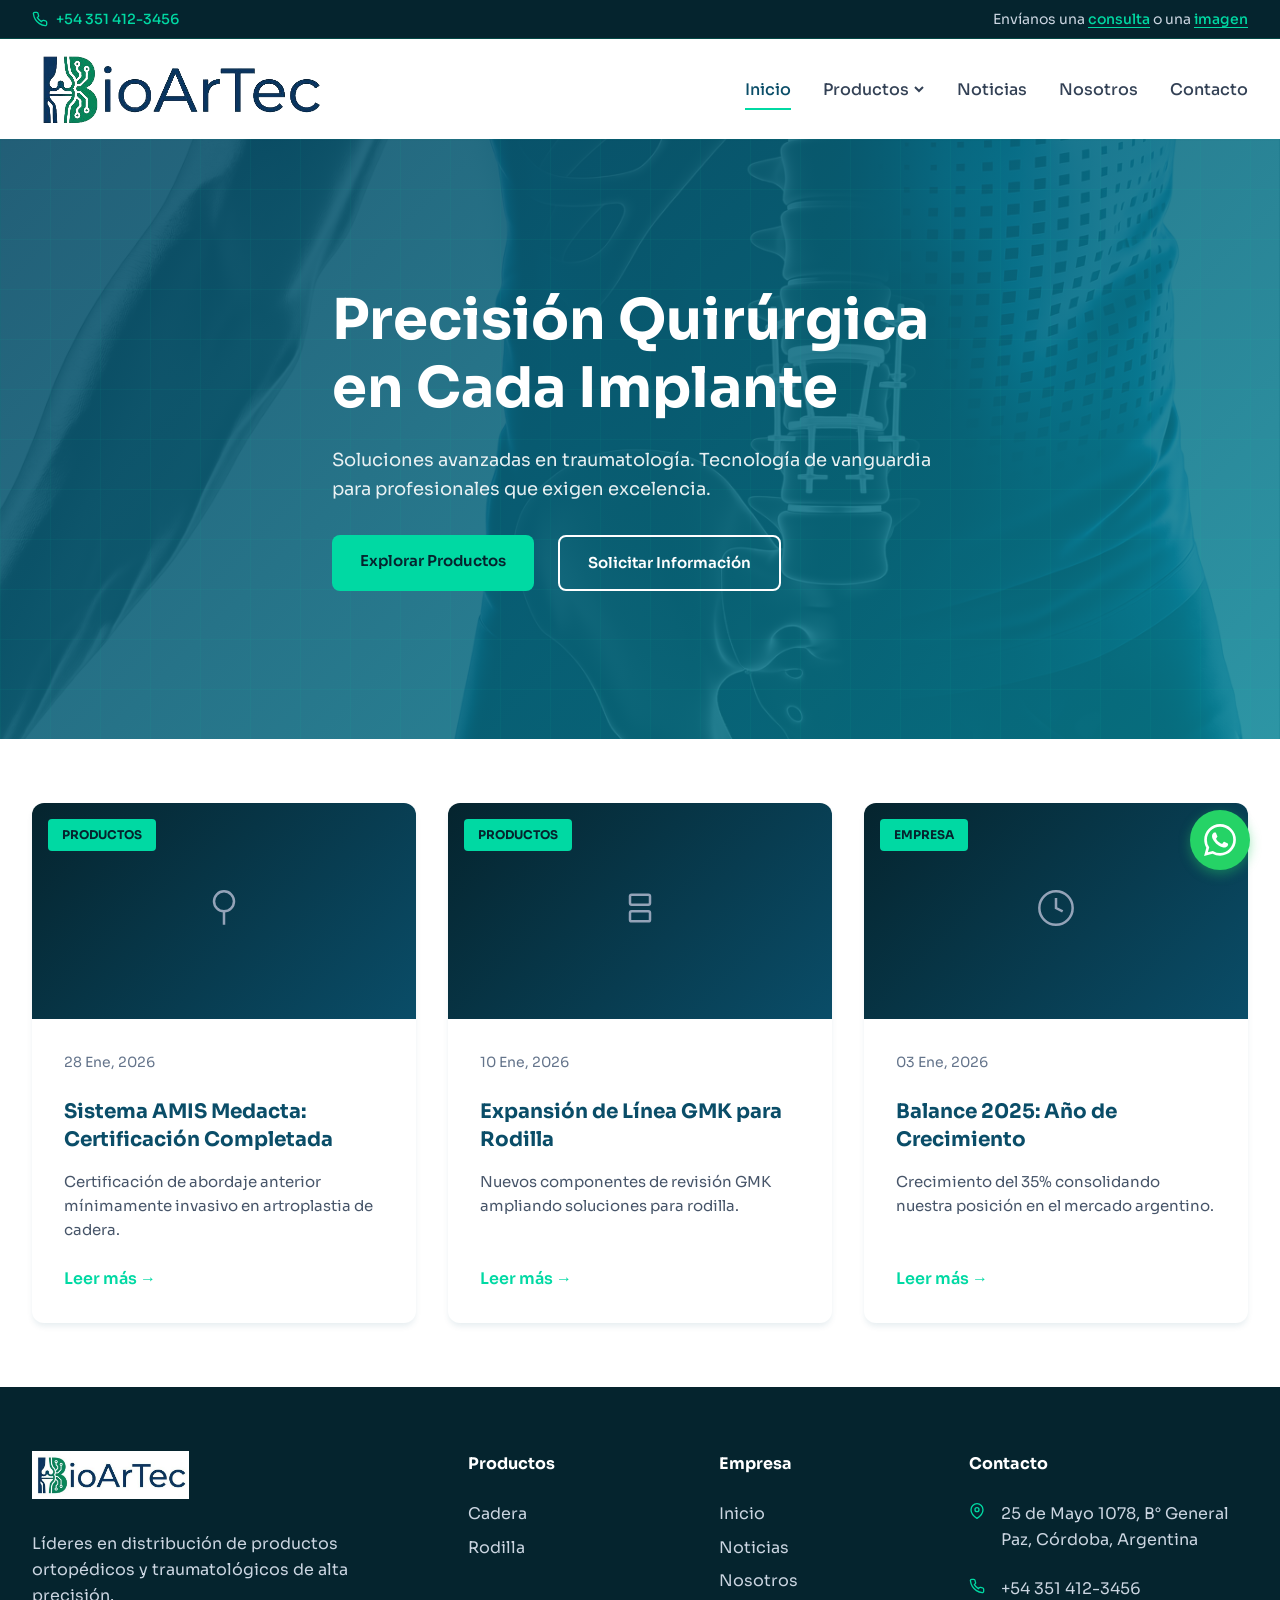
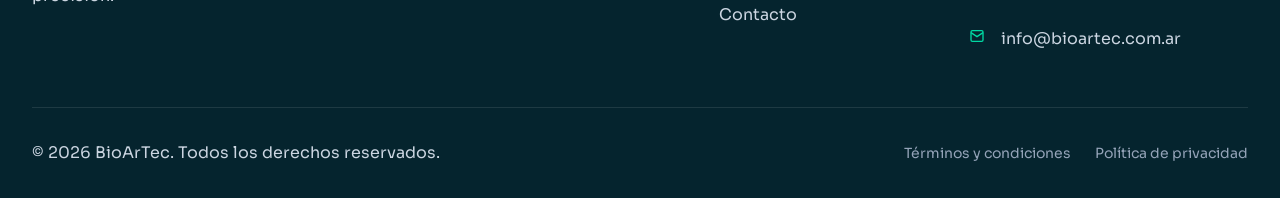
==== commit 8aeaf77a: "update 19.02 at 00.20" ====
--- a/index.html
+++ b/index.html
@@ -88,7 +88,7 @@
         </div>
 
         <!-- Slider Controls -->
-        <div class="slider-controls">
+        <!--<div class="slider-controls">
             <button class="slider-btn prev" aria-label="Anterior">
                 <svg width="24" height="24" viewBox="0 0 24 24" fill="none" stroke="currentColor" stroke-width="2">
                     <path d="M15 18l-6-6 6-6" />
@@ -99,7 +99,7 @@
                     <path d="M9 18l6-6-6-6" />
                 </svg>
             </button>
-        </div>
+        </div>-->
 
         <div class="container">
             <div class="hero-content">
--- a/styles.css
+++ b/styles.css
@@ -1539,6 +1539,8 @@
         top: 85px;
         left: 0;
         right: 0;
+        height: calc(100vh - 85px);
+        /* ← AGREGA ESTA en lugar de bottom: 0 */
         background: white;
         flex-direction: column;
         padding: var(--spacing-lg);
@@ -1547,6 +1549,9 @@
         opacity: 0;
         visibility: hidden;
         transition: all var(--transition-base);
+        z-index: 9999;
+        overflow-y: auto;
+        /* ← AGREGA ESTA también */
     }
 
     .nav-menu.active {
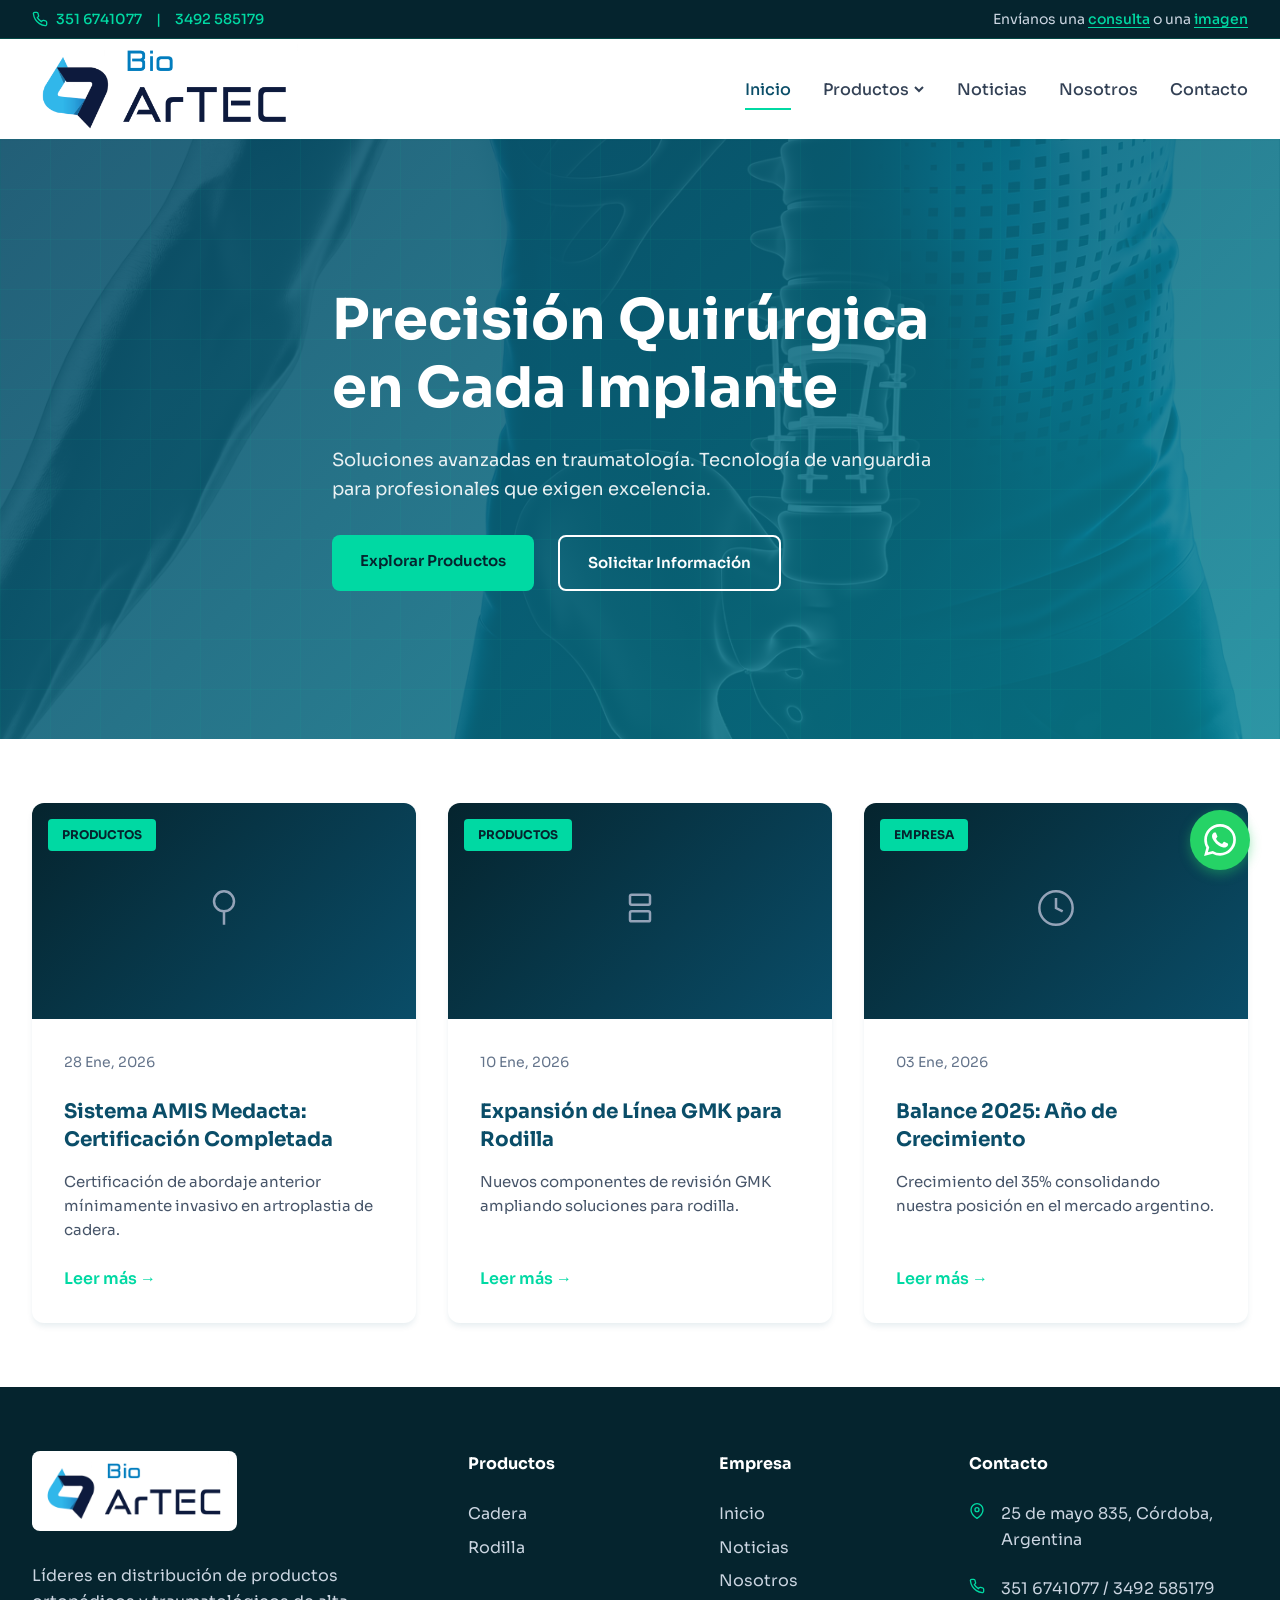
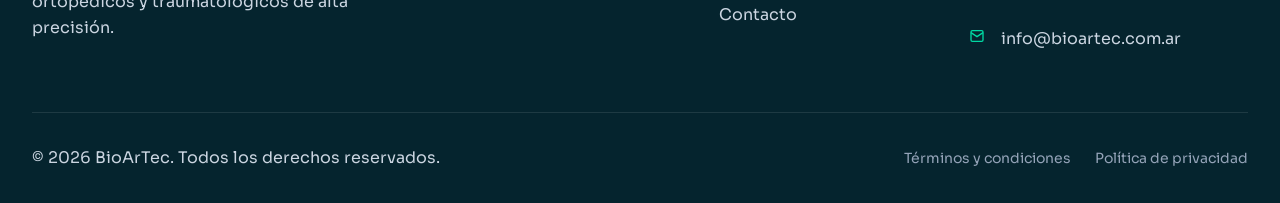
==== commit 0660801e: "Logo & columna" ====
--- a/index.html
+++ b/index.html
@@ -21,13 +21,13 @@
     <div class="top-header">
         <div class="container">
             <div class="top-header-content">
-                <a href="tel:+543514123456" class="phone-link">
+                <div class="phone-link">
                     <svg width="16" height="16" viewBox="0 0 24 24" fill="none" stroke="currentColor" stroke-width="2">
                         <path
                             d="M22 16.92v3a2 2 0 0 1-2.18 2 19.79 19.79 0 0 1-8.63-3.07 19.5 19.5 0 0 1-6-6 19.79 19.79 0 0 1-3.07-8.67A2 2 0 0 1 4.11 2h3a2 2 0 0 1 2 1.72 12.84 12.84 0 0 0 .7 2.81 2 2 0 0 1-.45 2.11L8.09 9.91a16 16 0 0 0 6 6l1.27-1.27a2 2 0 0 1 2.11-.45 12.84 12.84 0 0 0 2.81.7A2 2 0 0 1 22 16.92z" />
                     </svg>
-                    +54 351 412-3456
-                </a>
+                    <a href="tel:3516741077">351 6741077</a> &nbsp; | &nbsp; <a href="tel:3492585179">3492 585179</a>
+                </div>
                 <div class="top-actions">
                     <span>Envíanos una <a href="contacto.html" class="highlight">consulta</a> o una <a
                             href="contacto.html" class="highlight">imagen</a></span>
@@ -41,7 +41,7 @@
         <div class="container">
             <nav class="navbar">
                 <a href="index.html" class="logo">
-                    <img src="assets/images/logo-bioartec.png" alt="BioArTec Logo" class="logo-image">
+                    <img src="assets/icons/logo.png" alt="BioArTec Logo" class="logo-image">
                 </a>
 
                 <div class="nav-toggle" id="navToggle">
@@ -57,6 +57,7 @@
                                 <path d="M2 4l4 4 4-4" stroke="currentColor" fill="none" stroke-width="2" />
                             </svg></a>
                         <ul class="dropdown-menu">
+                            <li><a href="productos.html#columna">Columna</a></li>
                             <li><a href="productos.html#cadera">Cadera</a></li>
                             <li><a href="productos.html#rodilla">Rodilla</a></li>
                         </ul>
@@ -202,7 +203,7 @@
             <div class="footer-grid">
                 <div class="footer-column">
                     <div class="footer-logo">
-                        <img src="assets/images/logo-bioartecorg.png" alt="BioArTec Logo" class="logo-image">
+                        <img src="assets/icons/logo.png" alt="BioArTec Logo" class="logo-image">
                     </div>
                     <p class="footer-description">
                         Líderes en distribución de productos ortopédicos y traumatológicos de alta precisión.
@@ -248,7 +249,7 @@
                                 <path d="M21 10c0 7-9 13-9 13s-9-6-9-13a9 9 0 0 1 18 0z" />
                                 <circle cx="12" cy="10" r="3" />
                             </svg>
-                            25 de Mayo 1078, B° General Paz, Córdoba, Argentina
+                            25 de mayo 835, Córdoba, Argentina
                         </li>
                         <li>
                             <svg width="16" height="16" viewBox="0 0 24 24" fill="none" stroke="currentColor"
@@ -256,7 +257,7 @@
                                 <path
                                     d="M22 16.92v3a2 2 0 0 1-2.18 2 19.79 19.79 0 0 1-8.63-3.07 19.5 19.5 0 0 1-6-6 19.79 19.79 0 0 1-3.07-8.67A2 2 0 0 1 4.11 2h3a2 2 0 0 1 2 1.72 12.84 12.84 0 0 0 .7 2.81 2 2 0 0 1-.45 2.11L8.09 9.91a16 16 0 0 0 6 6l1.27-1.27a2 2 0 0 1 2.11-.45 12.84 12.84 0 0 0 2.81.7A2 2 0 0 1 22 16.92z" />
                             </svg>
-                            +54 351 412-3456
+                            351 6741077 / 3492 585179
                         </li>
                         <li>
                             <svg width="16" height="16" viewBox="0 0 24 24" fill="none" stroke="currentColor"
@@ -283,7 +284,7 @@
     <script src="script.js"></script>
 
     <!-- Botón flotante de WhatsApp -->
-    <a href="https://wa.me/543514123456?text=Hola,%20quisiera%20consultar%20sobre%20productos%20de%20BioArTec"
+    <a href="https://wa.me/543516741077?text=Hola,%20quisiera%20consultar%20sobre%20productos%20de%20BioArTec"
         class="whatsapp-float" target="_blank" aria-label="Contactar por WhatsApp">
         <svg width="32" height="32" viewBox="0 0 24 24" fill="currentColor">
             <path
--- a/styles.css
+++ b/styles.css
@@ -177,7 +177,10 @@
 }
 
 .footer-logo .logo-image {
-    height: 48px;
+    height: 80px;
+    background: white;
+    padding: 8px;
+    border-radius: var(--radius-md);
 }
 
 .nav-toggle {
@@ -862,7 +865,7 @@
 
 .product-image {
     position: relative;
-    background: linear-gradient(135deg, var(--gray-100), var(--gray-200));
+    background: white;
     aspect-ratio: 16/10;
     display: flex;
     align-items: center;
@@ -872,6 +875,18 @@
 
 .image-placeholder {
     color: var(--gray-400);
+}
+
+.product-img-full {
+    width: 100%;
+    height: 100%;
+    object-fit: contain;
+    padding: var(--spacing-sm);
+    transition: transform var(--transition-base);
+}
+
+.product-card:hover .product-img-full {
+    transform: scale(1.05);
 }
 
 .product-badge {
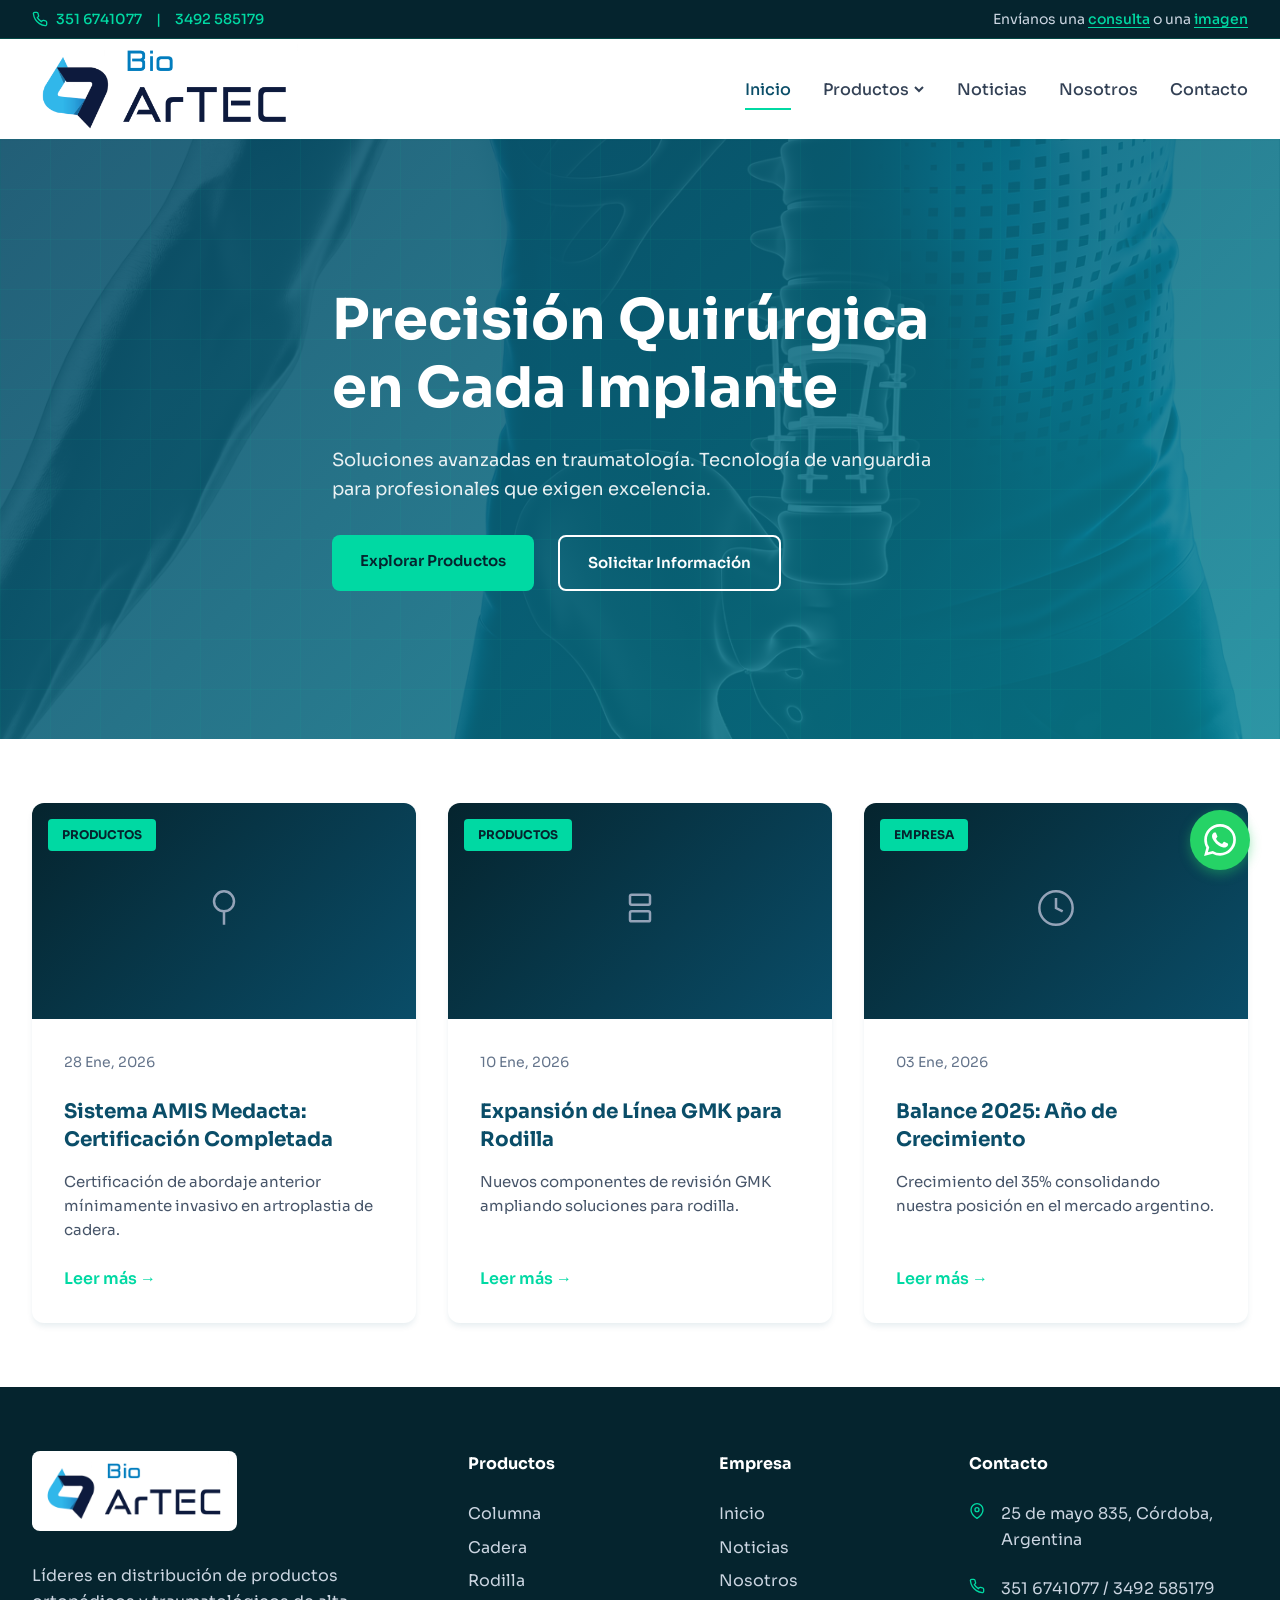
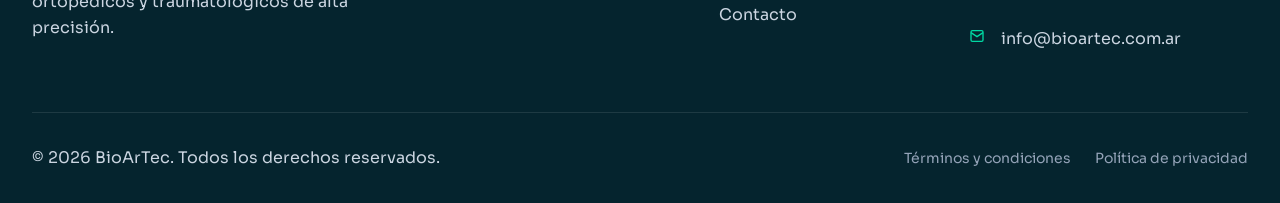
==== commit 5f55384d: "cage cervical" ====
--- a/index.html
+++ b/index.html
@@ -57,9 +57,9 @@
                                 <path d="M2 4l4 4 4-4" stroke="currentColor" fill="none" stroke-width="2" />
                             </svg></a>
                         <ul class="dropdown-menu">
-                            <li><a href="productos.html#columna">Columna</a></li>
-                            <li><a href="productos.html#cadera">Cadera</a></li>
-                            <li><a href="productos.html#rodilla">Rodilla</a></li>
+                            <li><a href="columna.html">Columna</a></li>
+                            <li><a href="cadera.html">Cadera</a></li>
+                            <li><a href="rodilla.html">Rodilla</a></li>
                         </ul>
                     </li>
                     <li><a href="noticias.html">Noticias</a></li>
@@ -225,8 +225,9 @@
                 <div class="footer-column">
                     <h4>Productos</h4>
                     <ul>
-                        <li><a href="productos.html#cadera">Cadera</a></li>
-                        <li><a href="productos.html#rodilla">Rodilla</a></li>
+                        <li><a href="columna.html">Columna</a></li>
+                        <li><a href="cadera.html">Cadera</a></li>
+                        <li><a href="rodilla.html">Rodilla</a></li>
                     </ul>
                 </div>
 
--- a/styles.css
+++ b/styles.css
@@ -926,7 +926,219 @@
 }
 
 .product-link:hover {
-    color: var(--primary);
+    color: var(--primary-dark);
+}
+
+/* Category Grid (Index of Products) */
+.categories-grid {
+    display: grid;
+    grid-template-columns: repeat(auto-fill, minmax(300px, 1fr));
+    gap: var(--spacing-xl);
+    padding: var(--spacing-xl) 0;
+}
+
+.category-card {
+    background: white;
+    border-radius: var(--radius-lg);
+    overflow: hidden;
+    box-shadow: var(--shadow-md);
+    transition: all var(--transition-base);
+    display: flex;
+    flex-direction: column;
+}
+
+.category-card:hover {
+    transform: translateY(-5px);
+    box-shadow: var(--shadow-xl);
+}
+
+.category-image {
+    position: relative;
+    background: white;
+    aspect-ratio: 16/10;
+    display: flex;
+    align-items: center;
+    justify-content: center;
+    overflow: hidden;
+    border-bottom: 1px solid var(--gray-100);
+}
+
+.category-info {
+    padding: var(--spacing-xl);
+    text-align: center;
+    flex-grow: 1;
+    display: flex;
+    flex-direction: column;
+    justify-content: space-between;
+}
+
+.category-info h2 {
+    font-family: var(--font-display);
+    font-size: 1.75rem;
+    color: var(--primary);
+    margin-bottom: var(--spacing-sm);
+}
+
+.category-info p {
+    color: var(--gray-600);
+    margin-bottom: var(--spacing-lg);
+    line-height: 1.6;
+}
+
+.back-to-products {
+    margin-top: var(--spacing-2xl);
+    text-align: center;
+}
+
+/* ======================
+   PRODUCT DETAIL PAGE
+======================= */
+.product-detail-hero {
+    padding: calc(var(--spacing-2xl) * 2) 0 var(--spacing-xl);
+    background: linear-gradient(to bottom, var(--gray-50), white);
+}
+
+.product-variation-section {
+    padding: var(--spacing-2xl) 0;
+}
+
+.product-detail-container {
+    display: grid;
+    grid-template-columns: 1fr 1fr;
+    gap: var(--spacing-2xl);
+    align-items: center;
+}
+
+.product-detail-container.reverse {
+    direction: rtl;
+}
+
+.product-detail-container.reverse > * {
+    direction: ltr;
+}
+
+.product-detail-content {
+    padding-right: var(--spacing-xl);
+}
+
+.product-detail-container.reverse .product-detail-content {
+    padding-right: 0;
+    padding-left: var(--spacing-xl);
+}
+
+.badge-accent {
+    display: inline-block;
+    background: var(--primary-light);
+    color: var(--primary-dark);
+    padding: 0.5rem 1rem;
+    border-radius: 50px;
+    font-size: 0.875rem;
+    font-weight: 600;
+    margin-bottom: var(--spacing-md);
+}
+
+.product-detail-content h1, .product-detail-content h2 {
+    font-size: 2.5rem;
+    font-family: var(--font-display);
+    color: var(--primary-dark);
+    margin-bottom: var(--spacing-sm);
+    line-height: 1.2;
+}
+
+.product-subtitle {
+    font-size: 1.25rem;
+    color: var(--gray-600);
+    margin-bottom: var(--spacing-xl);
+}
+
+.product-specs-list {
+    list-style: none;
+    margin-bottom: var(--spacing-xl);
+}
+
+.product-specs-list li {
+    display: flex;
+    align-items: flex-start;
+    margin-bottom: var(--spacing-md);
+    background: white;
+    padding: var(--spacing-md);
+    border-radius: var(--radius-md);
+    box-shadow: var(--shadow-sm);
+    border: 1px solid var(--gray-100);
+}
+
+.spec-icon {
+    flex-shrink: 0;
+    width: 40px;
+    height: 40px;
+    background: var(--gray-50);
+    border-radius: 50%;
+    display: flex;
+    align-items: center;
+    justify-content: center;
+    color: var(--primary);
+    margin-right: var(--spacing-md);
+}
+
+.spec-text {
+    flex-grow: 1;
+    color: var(--gray-700);
+    line-height: 1.5;
+}
+
+.product-detail-imagery {
+    display: flex;
+    justify-content: center;
+    align-items: center;
+    padding: var(--spacing-2xl);
+    background: white;
+    border-radius: var(--radius-lg);
+    box-shadow: var(--shadow-lg);
+}
+
+.product-focus-img {
+    max-width: 100%;
+    height: auto;
+    object-fit: contain;
+    transition: transform var(--transition-base);
+}
+
+.product-focus-img:hover {
+    transform: scale(1.05);
+}
+
+@media (max-width: 992px) {
+    .product-detail-container {
+        grid-template-columns: 1fr;
+    }
+    .product-detail-container.reverse {
+        direction: ltr;
+    }
+    .product-detail-content {
+        padding-right: 0;
+        order: 2;
+    }
+    .product-detail-imagery {
+        order: 1;
+        margin-bottom: var(--spacing-xl);
+    }
+}
+
+.back-link {
+    display: inline-block;
+    color: var(--primary);
+    font-weight: 500;
+    margin-bottom: var(--spacing-xl);
+    text-decoration: none;
+    transition: color var(--transition-base);
+}
+
+.back-link:hover {
+    color: var(--primary-dark);
+}
+
+.mt-lg {
+    margin-top: var(--spacing-xl);
 }
 
 /* ======================
